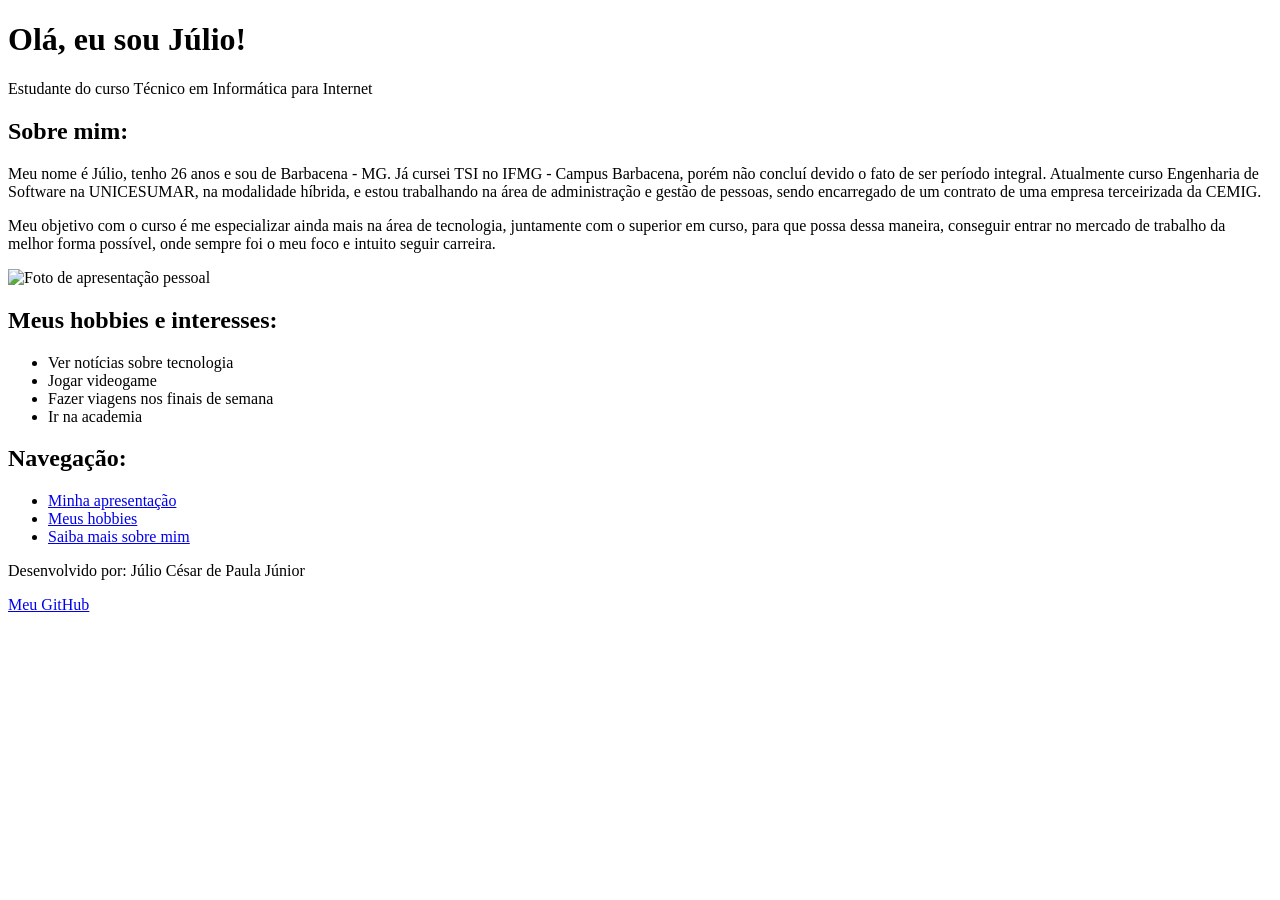
==== index.html @ a752a154 "Add files via upload" ====
<!DOCTYPE html>

<html lang="pt-BR">

    <head>
        <meta charset="UTF-8">
        <meta name="viewport" content="width=device-width, initial-scale=1.0">
        <title>Minha página pessoal</title>
    </head>

    <body>
        <header>
            <h1>Olá, eu sou Júlio!</h1>
            <p>Estudante do curso Técnico em Informática para Internet</p>
        </header>

        <main>
            <section id="apresentacao">
                <h2>Sobre mim:</h2>

                <p>
                    Meu nome é Júlio, tenho 26 anos e sou de Barbacena - MG. Já cursei TSI no IFMG - Campus Barbacena, porém não concluí devido o fato
                    de ser período integral. Atualmente curso Engenharia de Software na UNICESUMAR, na modalidade
                    híbrida, e estou trabalhando na área de administração e gestão de pessoas, sendo encarregado
                    de um contrato de uma empresa terceirizada da CEMIG.
                </p>

                <p>
                    Meu objetivo com o curso é me especializar ainda mais na área de tecnologia, juntamente com o 
                    superior em curso, para que possa dessa maneira, conseguir entrar no mercado de trabalho da melhor
                    forma possível, onde sempre foi o meu foco e intuito seguir carreira.
                </p>

                <img src="imagens/minha-foto.jpg" alt="Foto de apresentação pessoal" width="450">
            </section>

            <section id="hobbies">
                <h2>Meus hobbies e interesses:</h2>

                <ul>
                    <li>Ver notícias sobre tecnologia</li>
                    <li>Jogar videogame</li>
                    <li>Fazer viagens nos finais de semana</li>
                    <li>Ir na academia</li>
                </ul>
            </section>

            <nav>
                <h2>Navegação:</h2>

                <ul>
                    <li><a href="#apresentacao">Minha apresentação</a></li>
                    <li><a href="#hobbies">Meus hobbies</a></li>
                    <li><a href="sobre.html">Saiba mais sobre mim</a></li>
                </ul>
            </nav>

        </main>

        <footer>
            <p>Desenvolvido por: Júlio César de Paula Júnior</p>

            <p>
                <a href="https://github.com/cesarjr23" target="_blank" rel="noopener noreferrer">
                    Meu GitHub
                </a>
            </p>
        </footer>
    </body>
</html>
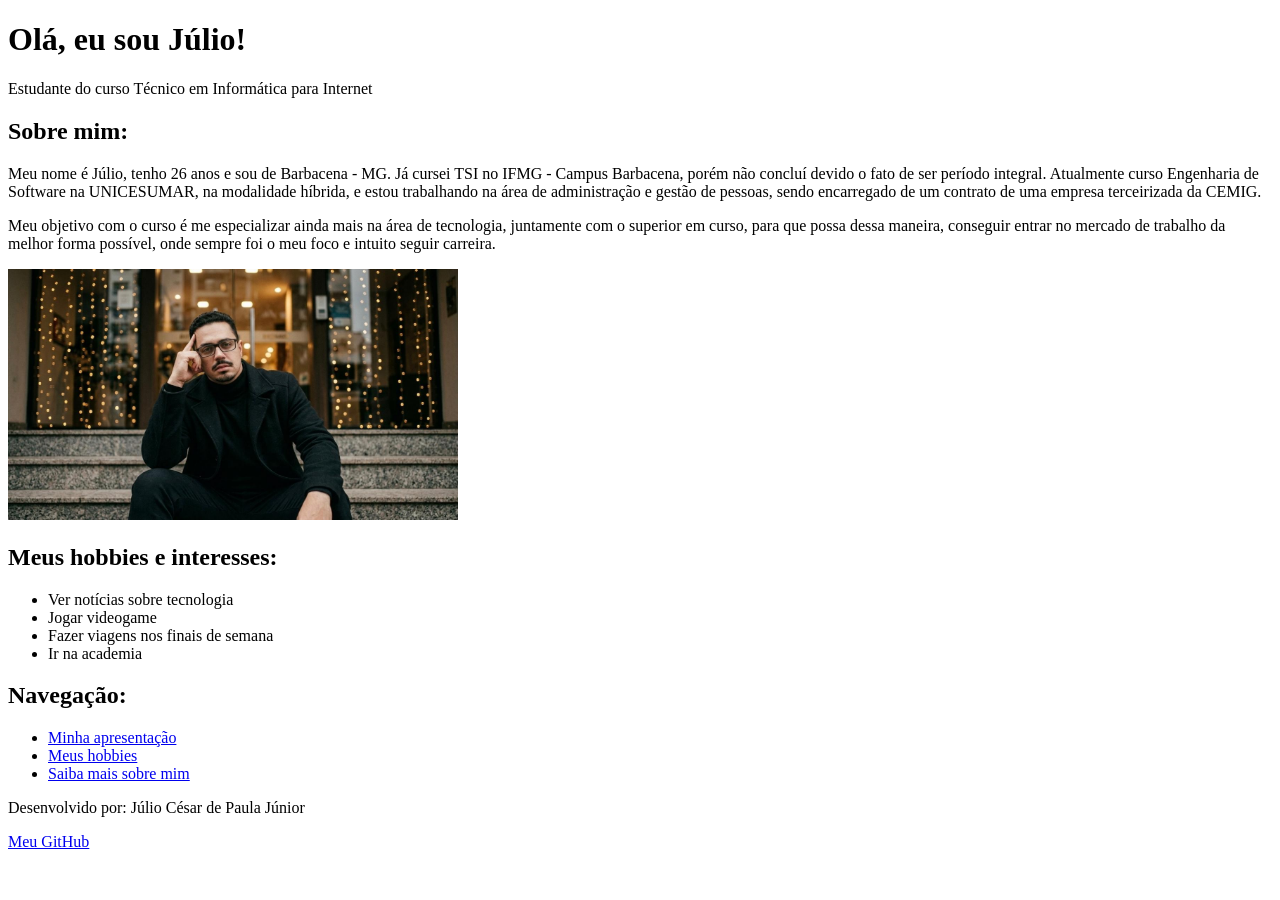
==== commit 17d21e06: "Add files via upload" ====
--- a/index.html
+++ b/index.html
@@ -31,7 +31,7 @@
                     forma possível, onde sempre foi o meu foco e intuito seguir carreira.
                 </p>
 
-                <img src="imagens/minha-foto.jpg" alt="Foto de apresentação pessoal" width="450">
+                <img src="minha-foto.jpg" alt="Foto de apresentação pessoal" width="450">
             </section>
 
             <section id="hobbies">
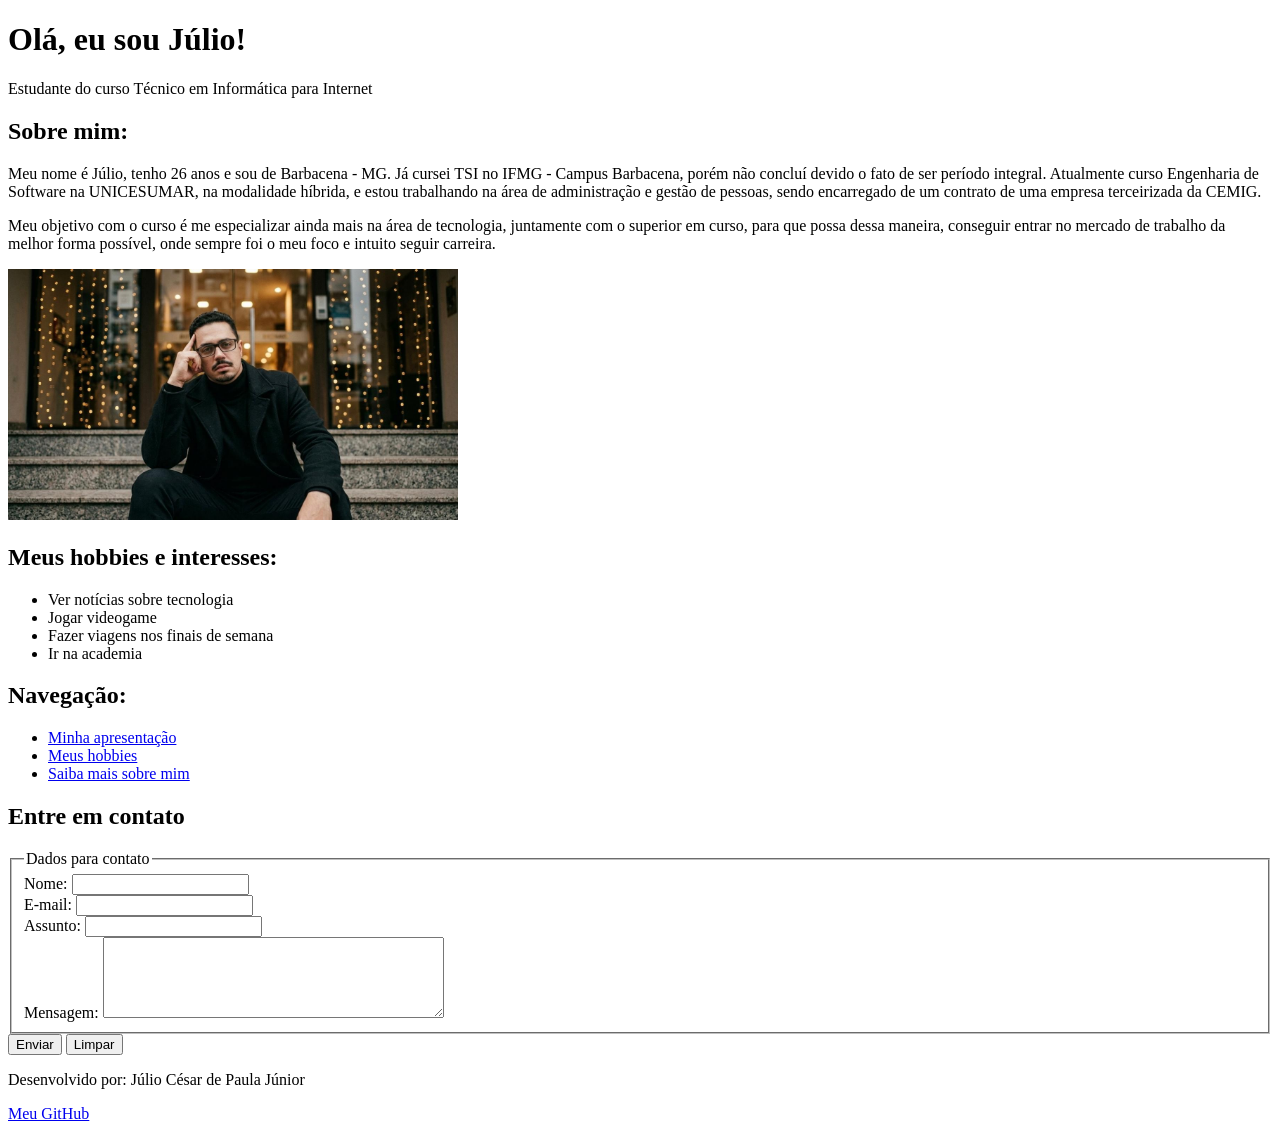
==== commit 698ea118: "Adiciona formulario de contato na pagina pessoal" ====
--- a/index.html
+++ b/index.html
@@ -31,7 +31,7 @@
                     forma possível, onde sempre foi o meu foco e intuito seguir carreira.
                 </p>
 
-                <img src="minha-foto.jpg" alt="Foto de apresentação pessoal" width="450">
+                <img src="imagens/minha-foto.jpg" alt="Foto de apresentação pessoal" width="450">
             </section>
 
             <section id="hobbies">
@@ -55,6 +55,42 @@
                 </ul>
             </nav>
 
+            <section id="contato">
+                <h2>Entre em contato</h2>
+                
+                <form>
+                    <fieldset>
+                        <legend>Dados para contato</legend>
+
+                        <div>
+                            <label for="nome">Nome:</label>
+                            <input type="text" id="nome" name="nome" required>
+                        </div>
+
+                        <div>
+                            <label for="email">E-mail:</label>
+                            <input type="email" id="email" name="email" required>
+                        </div>
+
+                        <div>
+                            <label for="assunto">Assunto:</label>
+                            <input type="text" id="assunto" name="assunto" required>
+                        </div>
+
+                        <div>
+                            <label for="mensagem">Mensagem:</label>
+                            <textarea id="mensagem" name="mensagem" rows="5" cols="40" required></textarea>
+                        </div>
+                    </fieldset>
+                    
+                    <div>
+                        <button type="submit">Enviar</button>
+                        <button type="reset">Limpar</button>
+                    </div>
+                </form>
+
+            </section>
+
         </main>
 
         <footer>
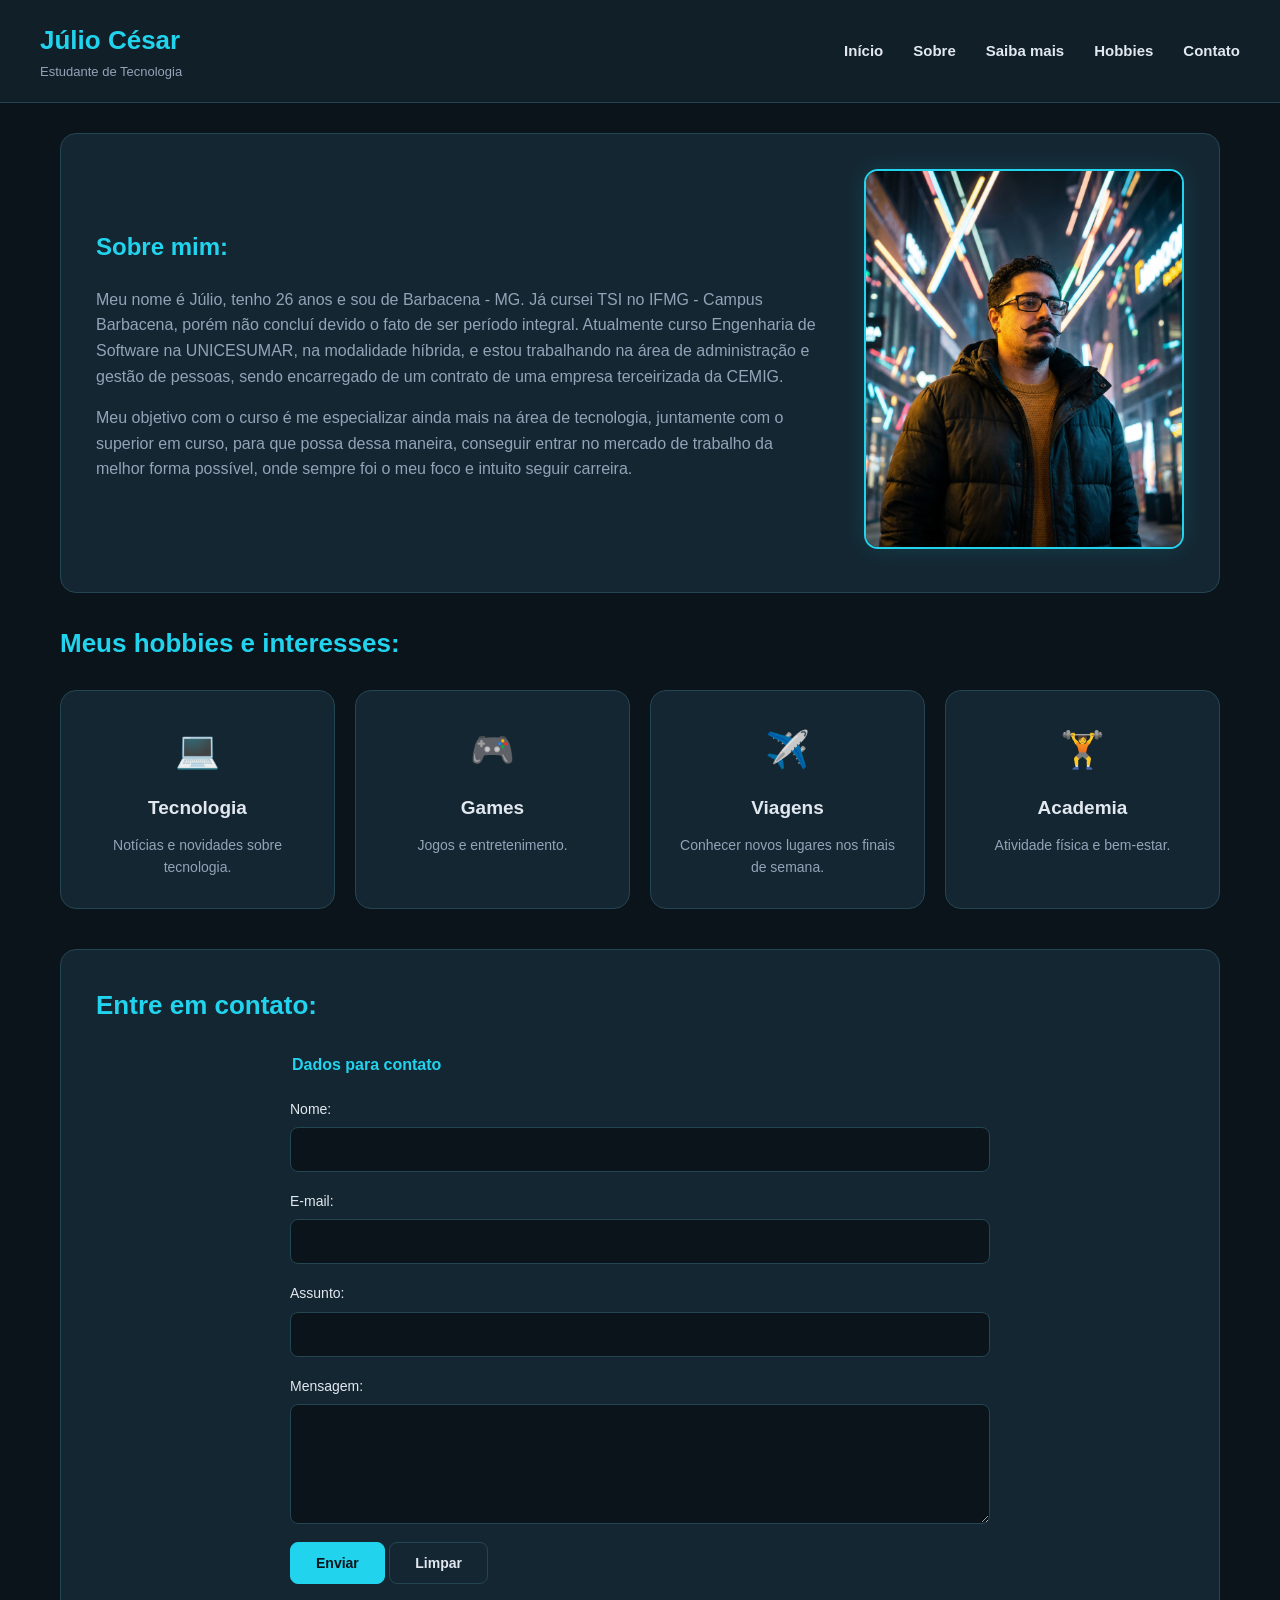
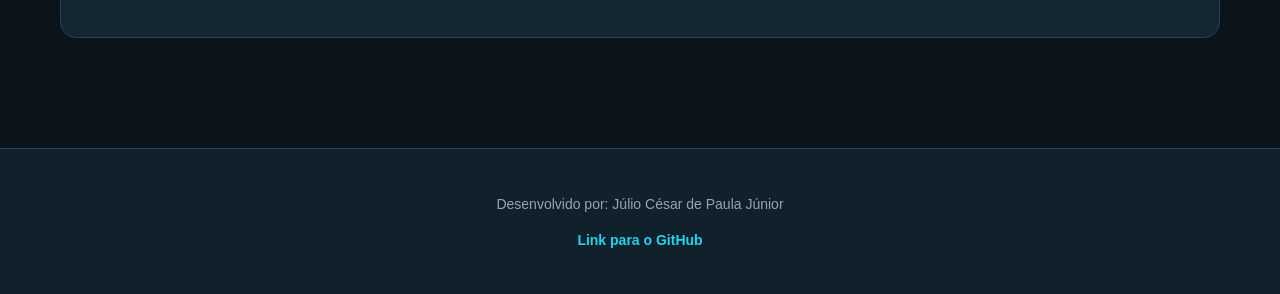
==== commit 0b9940ee: "Atividade 4 - Estilizacao da pagina pessoal com CSS" ====
--- a/index.html
+++ b/index.html
@@ -6,57 +6,87 @@
         <meta charset="UTF-8">
         <meta name="viewport" content="width=device-width, initial-scale=1.0">
         <title>Minha página pessoal</title>
+        <link rel="stylesheet" href="style.css">
     </head>
 
     <body>
-        <header>
-            <h1>Olá, eu sou Júlio!</h1>
-            <p>Estudante do curso Técnico em Informática para Internet</p>
+        <header class="cabecalho">
+            <div class="cabecalho-conteudo">
+
+                <div class="logo">
+                    <h1>Júlio César</h1>
+                    <p>Estudante de Tecnologia</p>
+                </div>
+
+                <nav class="menu-principal">
+                    <a href="index.html">Início</a>
+                    <a href="#apresentacao">Sobre</a>
+                    <a href="sobre.html">Saiba mais</a>
+                    <a href="#hobbies">Hobbies</a>
+                    <a href="#contato">Contato</a>
+                </nav>
+
+            </div>
         </header>
 
         <main>
             <section id="apresentacao">
-                <h2>Sobre mim:</h2>
+                <div class="apresentacao-conteudo">
+                    <div class="apresentacao-texto">
+                        <h2>Sobre mim:</h2>
 
-                <p>
-                    Meu nome é Júlio, tenho 26 anos e sou de Barbacena - MG. Já cursei TSI no IFMG - Campus Barbacena, porém não concluí devido o fato
-                    de ser período integral. Atualmente curso Engenharia de Software na UNICESUMAR, na modalidade
-                    híbrida, e estou trabalhando na área de administração e gestão de pessoas, sendo encarregado
-                    de um contrato de uma empresa terceirizada da CEMIG.
-                </p>
+                        <p>
+                            Meu nome é Júlio, tenho 26 anos e sou de Barbacena - MG. Já cursei TSI no IFMG - Campus Barbacena, porém não concluí devido o fato
+                            de ser período integral. Atualmente curso Engenharia de Software na UNICESUMAR, na modalidade
+                            híbrida, e estou trabalhando na área de administração e gestão de pessoas, sendo encarregado
+                            de um contrato de uma empresa terceirizada da CEMIG.
+                        </p>
 
-                <p>
-                    Meu objetivo com o curso é me especializar ainda mais na área de tecnologia, juntamente com o 
-                    superior em curso, para que possa dessa maneira, conseguir entrar no mercado de trabalho da melhor
-                    forma possível, onde sempre foi o meu foco e intuito seguir carreira.
-                </p>
+                        <p>
+                            Meu objetivo com o curso é me especializar ainda mais na área de tecnologia, juntamente com o 
+                            superior em curso, para que possa dessa maneira, conseguir entrar no mercado de trabalho da melhor
+                            forma possível, onde sempre foi o meu foco e intuito seguir carreira.
+                        </p>
+                    </div>
 
-                <img src="imagens/minha-foto.jpg" alt="Foto de apresentação pessoal" width="450">
+                    <div class="apresentacao-foto">        
+                        <img src="imagens/minha-foto.jpg" alt="Foto de apresentação pessoal" width="450">
+                    </div>
+                </div>
             </section>
 
             <section id="hobbies">
                 <h2>Meus hobbies e interesses:</h2>
 
-                <ul>
-                    <li>Ver notícias sobre tecnologia</li>
-                    <li>Jogar videogame</li>
-                    <li>Fazer viagens nos finais de semana</li>
-                    <li>Ir na academia</li>
-                </ul>
+                <div class="hobbies-grid">
+                    <div class="hobby-card">
+                        <span class="hobby-icone">💻</span>
+                        <h3>Tecnologia</h3>
+                        <p>Notícias e novidades sobre tecnologia.</p>
+                    </div>
+
+                    <div class="hobby-card">
+                        <span class="hobby-icone">🎮</span>
+                        <h3>Games</h3>
+                        <p>Jogos e entretenimento.</p>
+                    </div>
+
+                    <div class="hobby-card">
+                        <span class="hobby-icone">✈️</span>
+                        <h3>Viagens</h3>
+                        <p>Conhecer novos lugares nos finais de semana.</p>
+                    </div>
+
+                    <div class="hobby-card">
+                        <span class="hobby-icone">🏋️</span>
+                        <h3>Academia</h3>
+                        <p>Atividade física e bem-estar.</p>
+                    </div>
+                </div>
             </section>
 
-            <nav>
-                <h2>Navegação:</h2>
-
-                <ul>
-                    <li><a href="#apresentacao">Minha apresentação</a></li>
-                    <li><a href="#hobbies">Meus hobbies</a></li>
-                    <li><a href="sobre.html">Saiba mais sobre mim</a></li>
-                </ul>
-            </nav>
-
             <section id="contato">
-                <h2>Entre em contato</h2>
+                <h2>Entre em contato:</h2>
                 
                 <form>
                     <fieldset>
@@ -98,7 +128,7 @@
 
             <p>
                 <a href="https://github.com/cesarjr23" target="_blank" rel="noopener noreferrer">
-                    Meu GitHub
+                    Link para o GitHub
                 </a>
             </p>
         </footer>
--- a/style.css
+++ b/style.css
@@ -0,0 +1,428 @@
+/* Paleta de cores */
+:root {
+    --cor-fundo: #0B141A;
+    --cor-card: #142631;
+    --cor-destaque: #22D3EE;
+    --cor-texto: #E2E8F0;
+    --cor-texto-secundario: #94A3B8;
+    --cor-borda: #244653;
+}
+
+/* Configurações gerais */
+* {
+    box-sizing: border-box;
+}
+
+html {
+    scroll-behavior: smooth;
+}
+
+body {
+    margin: 0;
+    padding: 0;
+    background-color: var(--cor-fundo);
+    color: var(--cor-texto);
+    font-family: Arial, Helvetica, sans-serif;
+    line-height: 1.6;
+}
+
+/* Títulos */
+h1, h2, h3 {
+    color: var(--cor-destaque);
+    margin-top: 0;
+}
+
+/* Parágrafos */
+p {
+    color: var(--cor-texto-secundario);
+}
+
+/* Links */
+a {
+    color: var(--cor-destaque);
+    text-decoration: none;
+    transition: color 0.3s ease;
+}
+
+a:hover {
+    color: #FFFFFF;
+}
+
+/* Imagens */
+img {
+    max-width: 100%;
+    height: auto;
+}
+
+
+
+/* CARD DE APRESENTAÇÃO */
+main {
+    max-width: 1200px;
+    margin: 0 auto;
+    padding: 30px 20px;
+}
+
+#apresentacao {
+    background-color: var(--cor-card);
+    border: 1px solid var(--cor-borda);
+    border-radius: 16px;
+    padding: 35px;
+    margin-bottom: 30px;
+}
+
+.apresentacao-conteudo {
+    display: flex;
+    align-items: center;
+    gap: 40px;
+}
+
+.apresentacao-texto {
+    flex: 1;
+    min-width: 0;
+}
+
+.apresentacao-foto {
+    flex: 0 0 320px;
+}
+
+.apresentacao-foto img {
+    width: 100%;
+    height: 380px;
+    object-fit: cover;
+    border-radius: 14px;
+    border: 2px solid var(--cor-destaque);
+    box-shadow: 0 0 25px rgba(34, 211, 238, 0.15);
+}
+
+/* ADAPTAÇÃO PARA CELULARES */
+@media (max-width: 768px) {
+    .apresentacao-conteudo {
+        flex-direction: column-reverse;
+        gap: 20px;
+    }
+
+    #apresentacao {
+        padding: 22px;
+    }
+
+    .apresentacao-foto {
+        flex: none;
+        width: 100%;
+        max-width: 320px;
+    }
+
+    .apresentacao-foto img {
+        height: auto;
+    }
+}
+
+
+
+/* CABEÇALHO */
+
+.cabecalho {
+    background-color: #101F28;
+    border-bottom: 1px solid var(--cor-borda);
+    padding: 20px;
+}
+
+.cabecalho-conteudo {
+    max-width: 1200px;
+    margin: 0 auto;
+    display: flex;
+    justify-content: space-between;
+    align-items: center;
+    gap: 20px;
+}
+
+/* Nome e descrição */
+.logo h1 {
+    color: var(--cor-destaque);
+    font-size: 26px;
+    margin: 0;
+}
+
+.logo p {
+    color: var(--cor-texto-secundario);
+    font-size: 13px;
+    margin: 0;
+}
+
+/* Menu de navegação */
+.menu-principal {
+    display: flex;
+    align-items: center;
+    gap: 30px;
+}
+
+.menu-principal a {
+    color: var(--cor-texto);
+    font-size: 15px;
+    font-weight: bold;
+    transition: color 0.3s ease;
+}
+
+.menu-principal a:hover {
+    color: var(--cor-destaque);
+}
+
+/* Adaptação para celulares */
+@media (max-width: 768px) {
+    .cabecalho-conteudo {
+        flex-direction: column;
+        text-align: center;
+    }
+
+    .menu-principal {
+        justify-content: center;
+        flex-wrap: wrap;
+        gap: 15px;
+    }
+}
+
+
+
+/* CARDS DE HOBBIES */
+
+/* Seção de hobbies */
+#hobbies {
+    margin-bottom: 40px;
+}
+
+#hobbies h2 {
+    font-size: 26px;
+    margin-bottom: 25px;
+}
+
+/* Organização dos cards */
+.hobbies-grid {
+    display: grid;
+    grid-template-columns: repeat(4, 1fr);
+    gap: 20px;
+}
+
+/* Aparência dos cards */
+.hobby-card {
+    background-color: var(--cor-card);
+    border: 1px solid var(--cor-borda);
+    border-radius: 16px;
+    padding: 30px 20px;
+    text-align: center;
+    transition: transform 0.3s ease,
+                border-color 0.3s ease,
+                box-shadow 0.3s ease;
+}
+
+/* Efeito ao passar o mouse */
+.hobby-card:hover {
+    transform: translateY(-6px);
+    border-color: var(--cor-destaque);
+    box-shadow: 0 8px 25px rgba(34, 211, 238, 0.12);
+}
+
+/* Ícones */
+.hobby-icone {
+    display: block;
+    font-size: 36px;
+    margin-bottom: 15px;
+}
+
+/* Títulos */
+.hobby-card h3 {
+    color: var(--cor-texto);
+    font-size: 19px;
+    margin-bottom: 10px;
+}
+
+/* Descrições */
+.hobby-card p {
+    font-size: 14px;
+    margin: 0;
+}
+
+/* Tablets */
+@media (max-width: 900px) {
+    .hobbies-grid {
+        grid-template-columns: repeat(2, 1fr);
+    }
+}
+
+/* Celulares */
+@media (max-width: 480px) {
+    .hobbies-grid {
+        grid-template-columns: 1fr;
+    }
+}
+
+
+
+/* FORMULÁRIO DE CONTATO */
+
+#contato {
+    background-color: var(--cor-card);
+    border: 1px solid var(--cor-borda);
+    border-radius: 16px;
+    padding: 35px;
+    margin-bottom: 40px;
+}
+
+#contato h2 {
+    font-size: 26px;
+    margin-bottom: 25px;
+}
+
+/* Organização do formulário */
+#contato form {
+    max-width: 700px;
+}
+
+#contato fieldset {
+    border: none;
+    padding: 0;
+    margin: 0;
+    min-width: 0;
+}
+
+#contato legend {
+    color: var(--cor-destaque);
+    font-size: 16px;
+    font-weight: bold;
+    margin-bottom: 20px;
+}
+
+/* Espaçamento entre os campos */
+#contato form div {
+    margin-bottom: 18px;
+}
+
+/* Rótulos */
+#contato label {
+    display: block;
+    color: var(--cor-texto);
+    font-size: 14px;
+    margin-bottom: 7px;
+}
+
+/* Campos de texto */
+#contato input,
+#contato textarea {
+    display: block;
+    width: 100%;
+    padding: 13px 15px;
+    background-color: var(--cor-fundo);
+    color: var(--cor-texto);
+    border: 1px solid var(--cor-borda);
+    border-radius: 8px;
+    font-family: inherit;
+    font-size: 15px;
+    transition: border-color 0.3s ease,
+                box-shadow 0.3s ease;
+}
+
+/* Destaque ao selecionar um campo */
+#contato input:focus,
+#contato textarea:focus {
+    outline: none;
+    border-color: var(--cor-destaque);
+    box-shadow: 0 0 8px rgba(34, 211, 238, 0.2);
+}
+
+/* Área da mensagem */
+#contato textarea {
+    resize: vertical;
+    min-height: 120px;
+}
+
+/* Botões */
+#contato button {
+    padding: 12px 25px;
+    border-radius: 8px;
+    font-size: 14px;
+    font-weight: bold;
+    cursor: pointer;
+    transition: all 0.3s ease;
+}
+
+/* Botão Enviar */
+#contato button[type="submit"] {
+    background-color: var(--cor-destaque);
+    color: var(--cor-fundo);
+    border: 1px solid var(--cor-destaque);
+}
+
+/* Botão Limpar */
+#contato button[type="reset"] {
+    background-color: transparent;
+    color: var(--cor-texto);
+    border: 1px solid var(--cor-borda);
+}
+
+/* Efeitos dos botões */
+#contato button:hover {
+    transform: translateY(-2px);
+    box-shadow: 0 5px 15px rgba(34, 211, 238, 0.15);
+}
+
+/* Adaptação para celulares */
+@media (max-width: 768px) {
+    #contato {
+        padding: 22px;
+    }
+}
+
+/* Centralização do formulário */
+#contato form {
+    max-width: 700px;
+    margin: 0 auto;
+}
+
+
+
+/* RODAPÉ */
+
+footer {
+    background-color: #10212b;
+    border-top: 1px solid #244653;
+    padding: 30px 20px;
+    text-align: center;
+    margin-top: 40px;
+}
+
+footer p {
+    color: #94a3b8;
+    font-size: 14px;
+    margin-bottom: 12px;
+}
+
+footer a {
+    color: #22d3ee;
+    text-decoration: none;
+    font-weight: bold;
+    transition: color 0.3s ease;
+}
+
+footer a:hover {
+    color: #ffffff;
+    text-decoration: underline;
+}
+
+
+
+/* PÁGINA SOBRE MIM */
+
+main > section {
+    margin-bottom: 25px;
+}
+
+/* Cards da página Sobre Mim */
+body:has(a[href="index.html#apresentacao"]) main section {
+    background-color: var(--cor-card);
+    border: 1px solid var(--cor-borda);
+    border-radius: 16px;
+    padding: 30px;
+}
+
+body:has(a[href="index.html#apresentacao"]) main section h2 {
+    margin-bottom: 20px;
+}
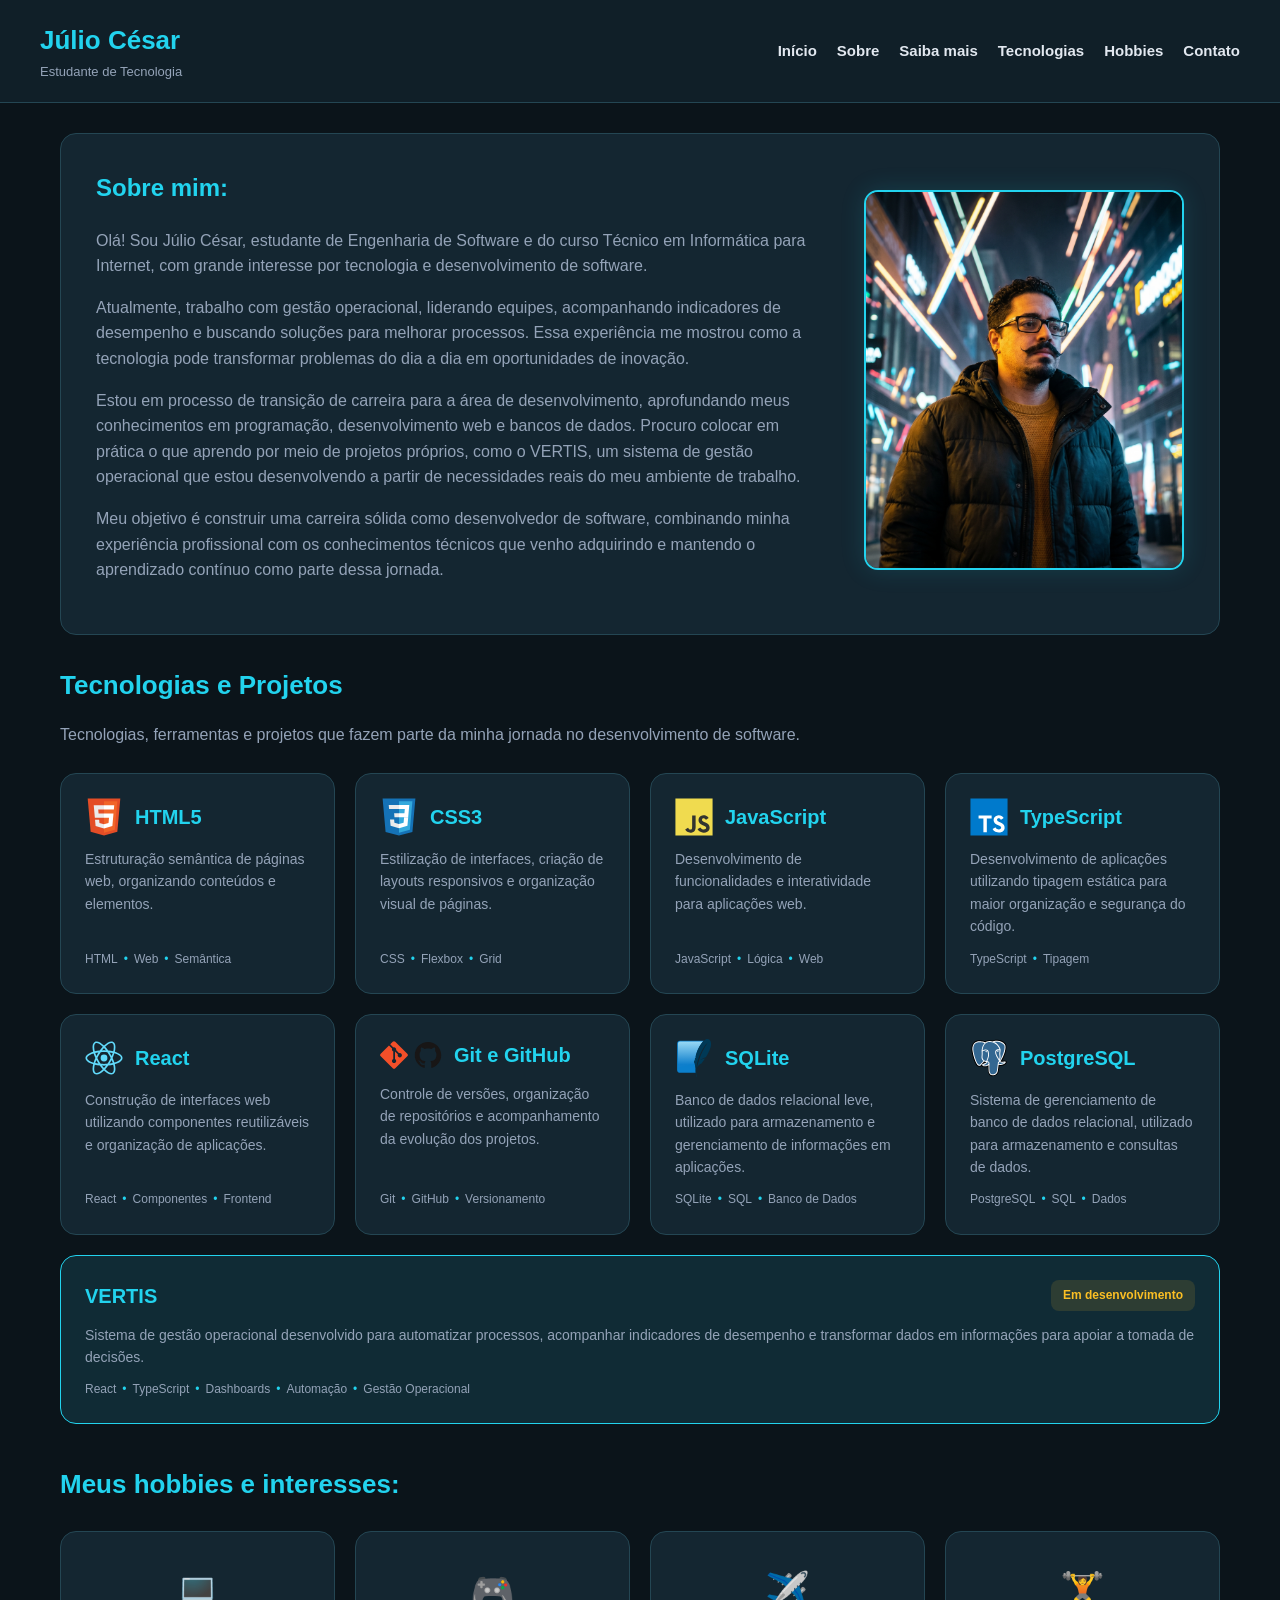
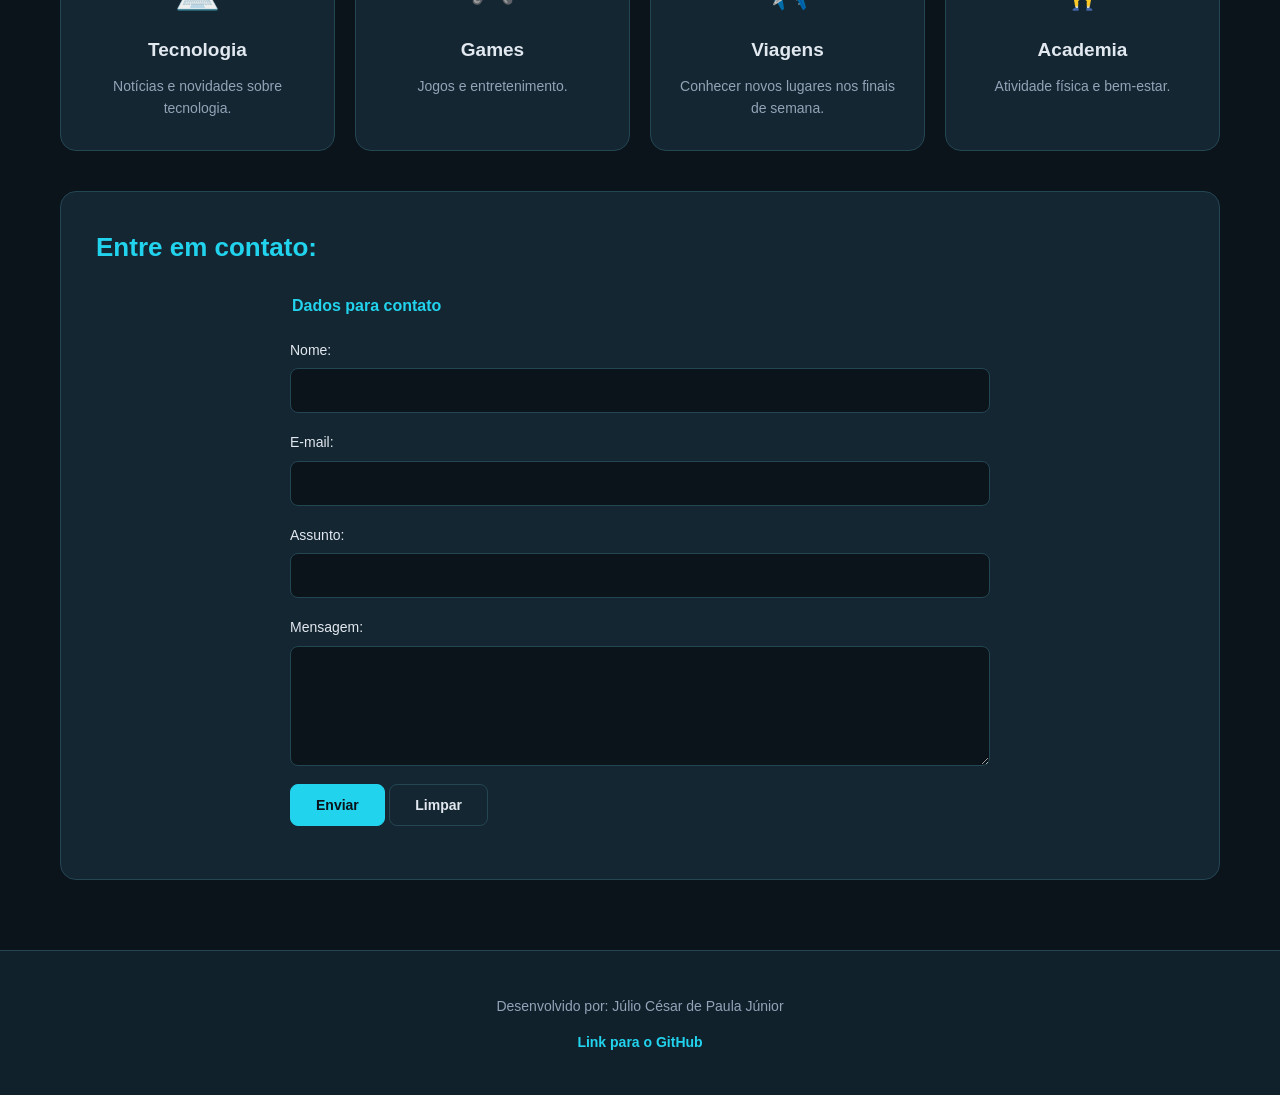
==== commit 70fc3527: "feat: aprimora pagina pessoal com CSS Grid e Flexbox Adiciona cards de tecnologias com logotipos SVG" ====
--- a/index.html
+++ b/index.html
@@ -1,136 +1,455 @@
+
 <!DOCTYPE html>
-
 <html lang="pt-BR">
 
-    <head>
-        <meta charset="UTF-8">
-        <meta name="viewport" content="width=device-width, initial-scale=1.0">
-        <title>Minha página pessoal</title>
-        <link rel="stylesheet" href="style.css">
-    </head>
-
-    <body>
-        <header class="cabecalho">
-            <div class="cabecalho-conteudo">
-
-                <div class="logo">
-                    <h1>Júlio César</h1>
-                    <p>Estudante de Tecnologia</p>
-                </div>
-
-                <nav class="menu-principal">
-                    <a href="index.html">Início</a>
-                    <a href="#apresentacao">Sobre</a>
-                    <a href="sobre.html">Saiba mais</a>
-                    <a href="#hobbies">Hobbies</a>
-                    <a href="#contato">Contato</a>
-                </nav>
-
+<head>
+    <meta charset="UTF-8">
+    <meta name="viewport" content="width=device-width, initial-scale=1.0">
+    <title>Júlio César | Página Pessoal</title>
+    <link rel="stylesheet" href="style.css">
+</head>
+
+<body>
+
+    <header class="cabecalho">
+        <div class="cabecalho-conteudo">
+
+            <div class="logo">
+                <h1>Júlio César</h1>
+                <p>Estudante de Tecnologia</p>
             </div>
-        </header>
-
-        <main>
-            <section id="apresentacao">
-                <div class="apresentacao-conteudo">
-                    <div class="apresentacao-texto">
-                        <h2>Sobre mim:</h2>
-
-                        <p>
-                            Meu nome é Júlio, tenho 26 anos e sou de Barbacena - MG. Já cursei TSI no IFMG - Campus Barbacena, porém não concluí devido o fato
-                            de ser período integral. Atualmente curso Engenharia de Software na UNICESUMAR, na modalidade
-                            híbrida, e estou trabalhando na área de administração e gestão de pessoas, sendo encarregado
-                            de um contrato de uma empresa terceirizada da CEMIG.
-                        </p>
-
-                        <p>
-                            Meu objetivo com o curso é me especializar ainda mais na área de tecnologia, juntamente com o 
-                            superior em curso, para que possa dessa maneira, conseguir entrar no mercado de trabalho da melhor
-                            forma possível, onde sempre foi o meu foco e intuito seguir carreira.
-                        </p>
-                    </div>
-
-                    <div class="apresentacao-foto">        
-                        <img src="imagens/minha-foto.jpg" alt="Foto de apresentação pessoal" width="450">
-                    </div>
-                </div>
-            </section>
-
-            <section id="hobbies">
-                <h2>Meus hobbies e interesses:</h2>
-
-                <div class="hobbies-grid">
-                    <div class="hobby-card">
-                        <span class="hobby-icone">💻</span>
-                        <h3>Tecnologia</h3>
-                        <p>Notícias e novidades sobre tecnologia.</p>
-                    </div>
-
-                    <div class="hobby-card">
-                        <span class="hobby-icone">🎮</span>
-                        <h3>Games</h3>
-                        <p>Jogos e entretenimento.</p>
-                    </div>
-
-                    <div class="hobby-card">
-                        <span class="hobby-icone">✈️</span>
-                        <h3>Viagens</h3>
-                        <p>Conhecer novos lugares nos finais de semana.</p>
-                    </div>
-
-                    <div class="hobby-card">
-                        <span class="hobby-icone">🏋️</span>
-                        <h3>Academia</h3>
-                        <p>Atividade física e bem-estar.</p>
-                    </div>
-                </div>
-            </section>
-
-            <section id="contato">
-                <h2>Entre em contato:</h2>
-                
-                <form>
-                    <fieldset>
-                        <legend>Dados para contato</legend>
-
-                        <div>
-                            <label for="nome">Nome:</label>
-                            <input type="text" id="nome" name="nome" required>
+
+            <nav class="menu-principal">
+                <a href="index.html">Início</a>
+                <a href="#apresentacao">Sobre</a>
+                <a href="sobre.html">Saiba mais</a>
+                <a href="#tecnologias">Tecnologias</a>
+                <a href="#hobbies">Hobbies</a>
+                <a href="#contato">Contato</a>
+            </nav>
+
+        </div>
+    </header>
+
+    <main>
+
+        <section id="apresentacao">
+
+            <div class="apresentacao-conteudo">
+
+                <div class="apresentacao-texto">
+
+                    <h2>Sobre mim:</h2>
+
+                    <p>
+                        Olá! Sou Júlio César, estudante de Engenharia de Software e do curso Técnico em Informática 
+                        para Internet, com grande interesse por tecnologia e desenvolvimento de software.
+                    </p>
+
+                    <p>
+                        Atualmente, trabalho com gestão operacional, liderando equipes, acompanhando indicadores 
+                        de desempenho e buscando soluções para melhorar processos. Essa experiência me mostrou como a 
+                        tecnologia pode transformar problemas do dia a dia em oportunidades de inovação.
+                    </p>
+
+                    <p>
+                        Estou em processo de transição de carreira para a área de desenvolvimento, aprofundando meus 
+                        conhecimentos em programação, desenvolvimento web e bancos de dados. 
+                        Procuro colocar em prática o que aprendo por meio de projetos próprios, como o VERTIS, 
+                        um sistema de gestão operacional que estou desenvolvendo a partir de necessidades reais 
+                        do meu ambiente de trabalho.
+                    </p>
+
+                    <p>
+                        Meu objetivo é construir uma carreira sólida como desenvolvedor de software, 
+                        combinando minha experiência profissional com os conhecimentos técnicos que venho adquirindo 
+                        e mantendo o aprendizado contínuo como parte dessa jornada.
+                    </p>
+
+                </div>
+
+                <div class="apresentacao-foto">
+                    <img
+                        src="imagens/minha-foto.jpg"
+                        alt="Foto de apresentação pessoal"
+                        width="450"
+                    >
+                </div>
+
+            </div>
+
+        </section>
+
+        <section id="tecnologias">
+
+            <h2>Tecnologias e Projetos</h2>
+
+            <p class="tecnologias-intro">
+                Tecnologias, ferramentas e projetos que fazem
+                parte da minha jornada no desenvolvimento
+                de software.
+            </p>
+
+            <div class="tecnologias-grid">
+
+                <article class="tecnologia-card">
+
+                    <div class="tecnologia-cabecalho">
+                        <img
+                            src="imagens/html5.svg"
+                            alt="Logotipo HTML5"
+                        >
+                        <h3>HTML5</h3>
+                    </div>
+
+                    <p>
+                        Estruturação semântica de páginas web,
+                        organizando conteúdos e elementos.
+                    </p>
+
+                    <div class="tecnologia-tags">
+                        <span>HTML</span>
+                        <span>Web</span>
+                        <span>Semântica</span>
+                    </div>
+
+                </article>
+
+                <article class="tecnologia-card">
+
+                    <div class="tecnologia-cabecalho">
+                        <img
+                            src="imagens/css3.svg"
+                            alt="Logotipo CSS3"
+                        >
+                        <h3>CSS3</h3>
+                    </div>
+
+                    <p>
+                        Estilização de interfaces, criação de
+                        layouts responsivos e organização
+                        visual de páginas.
+                    </p>
+
+                    <div class="tecnologia-tags">
+                        <span>CSS</span>
+                        <span>Flexbox</span>
+                        <span>Grid</span>
+                    </div>
+
+                </article>
+
+                <article class="tecnologia-card">
+
+                    <div class="tecnologia-cabecalho">
+                        <img
+                            src="imagens/javascript.svg"
+                            alt="Logotipo JavaScript"
+                        >
+                        <h3>JavaScript</h3>
+                    </div>
+
+                    <p>
+                        Desenvolvimento de funcionalidades
+                        e interatividade para aplicações web.
+                    </p>
+
+                    <div class="tecnologia-tags">
+                        <span>JavaScript</span>
+                        <span>Lógica</span>
+                        <span>Web</span>
+                    </div>
+
+                </article>
+
+                <article class="tecnologia-card">
+
+                    <div class="tecnologia-cabecalho">
+                        <img
+                            src="imagens/typescript.svg"
+                            alt="Logotipo TypeScript"
+                        >
+                        <h3>TypeScript</h3>
+                    </div>
+
+                    <p>
+                        Desenvolvimento de aplicações utilizando
+                        tipagem estática para maior organização
+                        e segurança do código.
+                    </p>
+
+                    <div class="tecnologia-tags">
+                        <span>TypeScript</span>
+                        <span>Tipagem</span>
+                    </div>
+
+                </article>
+
+                <article class="tecnologia-card">
+
+                    <div class="tecnologia-cabecalho">
+                        <img
+                            src="imagens/react.svg"
+                            alt="Logotipo React"
+                        >
+                        <h3>React</h3>
+                    </div>
+
+                    <p>
+                        Construção de interfaces web utilizando
+                        componentes reutilizáveis e organização
+                        de aplicações.
+                    </p>
+
+                    <div class="tecnologia-tags">
+                        <span>React</span>
+                        <span>Componentes</span>
+                        <span>Frontend</span>
+                    </div>
+
+                </article>
+
+                <article class="tecnologia-card">
+
+                    <div class="tecnologia-cabecalho">
+
+                        <div class="tecnologia-icones">
+                            <img
+                                src="imagens/git.svg"
+                                alt="Logotipo Git"
+                            >
+                            <img
+                                src="imagens/github.svg"
+                                alt="Logotipo GitHub"
+                            >
                         </div>
 
-                        <div>
-                            <label for="email">E-mail:</label>
-                            <input type="email" id="email" name="email" required>
-                        </div>
-
-                        <div>
-                            <label for="assunto">Assunto:</label>
-                            <input type="text" id="assunto" name="assunto" required>
-                        </div>
-
-                        <div>
-                            <label for="mensagem">Mensagem:</label>
-                            <textarea id="mensagem" name="mensagem" rows="5" cols="40" required></textarea>
-                        </div>
-                    </fieldset>
-                    
+                        <h3>Git e GitHub</h3>
+
+                    </div>
+
+                    <p>
+                        Controle de versões, organização de
+                        repositórios e acompanhamento da
+                        evolução dos projetos.
+                    </p>
+
+                    <div class="tecnologia-tags">
+                        <span>Git</span>
+                        <span>GitHub</span>
+                        <span>Versionamento</span>
+                    </div>
+
+                </article>
+
+                <article class="tecnologia-card">
+
+                    <div class="tecnologia-cabecalho">
+                        <img
+                            src="imagens/sqlite.svg"
+                            alt="Logotipo SQLite"
+                        >
+                        <h3>SQLite</h3>
+                    </div>
+
+                    <p>
+                        Banco de dados relacional leve,
+                        utilizado para armazenamento e
+                        gerenciamento de informações
+                        em aplicações.
+                    </p>
+
+                    <div class="tecnologia-tags">
+                        <span>SQLite</span>
+                        <span>SQL</span>
+                        <span>Banco de Dados</span>
+                    </div>
+
+                </article>
+
+                <article class="tecnologia-card">
+
+                    <div class="tecnologia-cabecalho">
+                        <img
+                            src="imagens/postgresql.svg"
+                            alt="Logotipo PostgreSQL"
+                        >
+                        <h3>PostgreSQL</h3>
+                    </div>
+
+                    <p>
+                        Sistema de gerenciamento de banco
+                        de dados relacional, utilizado
+                        para armazenamento e consultas
+                        de dados.
+                    </p>
+
+                    <div class="tecnologia-tags">
+                        <span>PostgreSQL</span>
+                        <span>SQL</span>
+                        <span>Dados</span>
+                    </div>
+
+                </article>
+
+                <article class="tecnologia-card tecnologia-destaque">
+
+                    <div class="tecnologia-destaque-topo">
+
+                        <h3>VERTIS</h3>
+
+                        <span class="projeto-status">
+                            Em desenvolvimento
+                        </span>
+
+                    </div>
+
+                    <p>
+                        Sistema de gestão operacional desenvolvido
+                        para automatizar processos, acompanhar
+                        indicadores de desempenho e transformar
+                        dados em informações para apoiar
+                        a tomada de decisões.
+                    </p>
+
+                    <div class="tecnologia-tags">
+                        <span>React</span>
+                        <span>TypeScript</span>
+                        <span>Dashboards</span>
+                        <span>Automação</span>
+                        <span>Gestão Operacional</span>
+                    </div>
+
+                </article>
+
+            </div>
+
+        </section>
+
+        <section id="hobbies">
+
+            <h2>Meus hobbies e interesses:</h2>
+
+            <div class="hobbies-grid">
+
+                <div class="hobby-card">
+                    <span class="hobby-icone">💻</span>
+                    <h3>Tecnologia</h3>
+                    <p>
+                        Notícias e novidades sobre tecnologia.
+                    </p>
+                </div>
+
+                <div class="hobby-card">
+                    <span class="hobby-icone">🎮</span>
+                    <h3>Games</h3>
+                    <p>
+                        Jogos e entretenimento.
+                    </p>
+                </div>
+
+                <div class="hobby-card">
+                    <span class="hobby-icone">✈️</span>
+                    <h3>Viagens</h3>
+                    <p>
+                        Conhecer novos lugares nos finais
+                        de semana.
+                    </p>
+                </div>
+
+                <div class="hobby-card">
+                    <span class="hobby-icone">🏋️</span>
+                    <h3>Academia</h3>
+                    <p>
+                        Atividade física e bem-estar.
+                    </p>
+                </div>
+
+            </div>
+
+        </section>
+
+        <section id="contato">
+
+            <h2>Entre em contato:</h2>
+
+            <form>
+
+                <fieldset>
+
+                    <legend>Dados para contato</legend>
+
                     <div>
-                        <button type="submit">Enviar</button>
-                        <button type="reset">Limpar</button>
-                    </div>
-                </form>
-
-            </section>
-
-        </main>
-
-        <footer>
-            <p>Desenvolvido por: Júlio César de Paula Júnior</p>
-
-            <p>
-                <a href="https://github.com/cesarjr23" target="_blank" rel="noopener noreferrer">
-                    Link para o GitHub
-                </a>
-            </p>
-        </footer>
-    </body>
-</html>+                        <label for="nome">Nome:</label>
+                        <input
+                            type="text"
+                            id="nome"
+                            name="nome"
+                            required
+                        >
+                    </div>
+
+                    <div>
+                        <label for="email">E-mail:</label>
+                        <input
+                            type="email"
+                            id="email"
+                            name="email"
+                            required
+                        >
+                    </div>
+
+                    <div>
+                        <label for="assunto">Assunto:</label>
+                        <input
+                            type="text"
+                            id="assunto"
+                            name="assunto"
+                            required
+                        >
+                    </div>
+
+                    <div>
+                        <label for="mensagem">Mensagem:</label>
+                        <textarea
+                            id="mensagem"
+                            name="mensagem"
+                            rows="5"
+                            cols="40"
+                            required
+                        ></textarea>
+                    </div>
+
+                </fieldset>
+
+                <div>
+                    <button type="submit">Enviar</button>
+                    <button type="reset">Limpar</button>
+                </div>
+
+            </form>
+
+        </section>
+
+    </main>
+
+    <footer>
+
+        <p>
+            Desenvolvido por: Júlio César de Paula Júnior
+        </p>
+
+        <p>
+            <a
+                href="https://github.com/cesarjr23"
+                target="_blank"
+                rel="noopener noreferrer"
+            >
+                Link para o GitHub
+            </a>
+        </p>
+
+    </footer>
+
+</body>
+</html>
--- a/style.css
+++ b/style.css
@@ -1,4 +1,8 @@
-/* Paleta de cores */
+
+/* =========================================
+   VARIÁVEIS DE CORES
+========================================= */
+
 :root {
     --cor-fundo: #0B141A;
     --cor-card: #142631;
@@ -8,7 +12,10 @@
     --cor-borda: #244653;
 }
 
-/* Configurações gerais */
+/* =========================================
+   CONFIGURAÇÕES GERAIS
+========================================= */
+
 * {
     box-sizing: border-box;
 }
@@ -20,24 +27,36 @@
 body {
     margin: 0;
     padding: 0;
+
     background-color: var(--cor-fundo);
     color: var(--cor-texto);
+
     font-family: Arial, Helvetica, sans-serif;
     line-height: 1.6;
-}
-
-/* Títulos */
-h1, h2, h3 {
+
+    /* Grid para organizar a página inteira */
+    display: grid;
+    grid-template-columns: minmax(0, 1fr);
+    grid-template-areas:
+        "cabecalho"
+        "conteudo"
+        "rodape";
+    grid-template-rows: auto 1fr auto;
+
+    min-height: 100vh;
+}
+
+h1,
+h2,
+h3 {
     color: var(--cor-destaque);
     margin-top: 0;
 }
 
-/* Parágrafos */
 p {
     color: var(--cor-texto-secundario);
 }
 
-/* Links */
 a {
     color: var(--cor-destaque);
     text-decoration: none;
@@ -48,29 +67,93 @@
     color: #FFFFFF;
 }
 
-/* Imagens */
 img {
     max-width: 100%;
     height: auto;
 }
 
-
-
-/* CARD DE APRESENTAÇÃO */
+/* =========================================
+   CABEÇALHO
+========================================= */
+
+.cabecalho {
+    grid-area: cabecalho;
+
+    background-color: #101F28;
+    border-bottom: 1px solid var(--cor-borda);
+
+    padding: 20px;
+}
+
+.cabecalho-conteudo {
+    max-width: 1200px;
+    margin: 0 auto;
+
+    display: flex;
+    justify-content: space-between;
+    align-items: center;
+    gap: 20px;
+}
+
+.logo h1 {
+    color: var(--cor-destaque);
+    font-size: 26px;
+    margin: 0;
+}
+
+.logo p {
+    color: var(--cor-texto-secundario);
+    font-size: 13px;
+    margin: 0;
+}
+
+/* Menu utilizando Flexbox */
+.menu-principal {
+    display: flex;
+    align-items: center;
+    flex-wrap: wrap;
+    gap: 20px;
+}
+
+.menu-principal a {
+    color: var(--cor-texto);
+    font-size: 15px;
+    font-weight: bold;
+}
+
+.menu-principal a:hover {
+    color: var(--cor-destaque);
+}
+
+/* =========================================
+   CONTEÚDO PRINCIPAL
+========================================= */
+
 main {
+    grid-area: conteudo;
+
+    width: 100%;
     max-width: 1200px;
     margin: 0 auto;
     padding: 30px 20px;
 }
 
+main > section {
+    margin-bottom: 30px;
+}
+
+/* =========================================
+   APRESENTAÇÃO
+========================================= */
+
 #apresentacao {
     background-color: var(--cor-card);
     border: 1px solid var(--cor-borda);
     border-radius: 16px;
     padding: 35px;
-    margin-bottom: 30px;
-}
-
+}
+
+/* Flexbox para texto e foto */
 .apresentacao-conteudo {
     display: flex;
     align-items: center;
@@ -90,19 +173,439 @@
     width: 100%;
     height: 380px;
     object-fit: cover;
+
     border-radius: 14px;
     border: 2px solid var(--cor-destaque);
+
     box-shadow: 0 0 25px rgba(34, 211, 238, 0.15);
 }
 
-/* ADAPTAÇÃO PARA CELULARES */
+/* =========================================
+   TECNOLOGIAS E PROJETOS
+========================================= */
+
+#tecnologias {
+    margin-bottom: 40px;
+}
+
+#tecnologias h2 {
+    font-size: 26px;
+    margin-bottom: 10px;
+}
+
+.tecnologias-intro {
+    margin-bottom: 25px;
+}
+
+/* Grid com quatro colunas */
+.tecnologias-grid {
+    display: grid;
+    grid-template-columns: repeat(4, minmax(0, 1fr));
+    gap: 20px;
+}
+
+/* =========================================
+   CARDS DAS TECNOLOGIAS
+========================================= */
+
+.tecnologia-card {
+    /* Flexbox para organizar o interior */
+    display: flex;
+    flex-direction: column;
+    align-items: flex-start;
+    gap: 12px;
+
+    min-width: 0;
+
+    background-color: var(--cor-card);
+    border: 1px solid var(--cor-borda);
+    border-radius: 16px;
+
+    padding: 24px;
+
+    transition:
+        transform 0.3s ease,
+        border-color 0.3s ease,
+        box-shadow 0.3s ease;
+}
+
+.tecnologia-card:hover {
+    transform: translateY(-5px);
+    border-color: var(--cor-destaque);
+
+    box-shadow: 0 8px 25px rgba(34, 211, 238, 0.12);
+}
+
+.tecnologia-card h3 {
+    color: var(--cor-destaque);
+    font-size: 20px;
+    margin: 0;
+}
+
+.tecnologia-card p {
+    color: var(--cor-texto-secundario);
+    font-size: 14px;
+    margin: 0;
+
+    /* Mantém as tags alinhadas na parte inferior */
+    flex-grow: 1;
+}
+
+/* =========================================
+   LOGOTIPOS DAS TECNOLOGIAS
+========================================= */
+
+/* Flexbox para alinhar imagem e título */
+.tecnologia-cabecalho {
+    display: flex;
+    align-items: center;
+    flex-wrap: wrap;
+    gap: 12px;
+
+    width: 100%;
+}
+
+.tecnologia-cabecalho img {
+    width: 38px;
+    height: 38px;
+    object-fit: contain;
+    flex-shrink: 0;
+}
+
+.tecnologia-cabecalho h3 {
+    margin: 0;
+}
+
+/* Dois logotipos no card Git e GitHub */
+.tecnologia-icones {
+    display: flex;
+    align-items: center;
+    gap: 6px;
+}
+
+.tecnologia-icones img {
+    width: 28px;
+    height: 28px;
+}
+
+/* =========================================
+   TAGS DAS TECNOLOGIAS
+========================================= */
+
+/* Flexbox para distribuir as tags */
+.tecnologia-tags {
+    display: flex;
+    flex-wrap: wrap;
+    align-items: center;
+    gap: 6px;
+}
+
+/* Tags discretas, sem fundo ou balões */
+.tecnologia-tags span {
+    background: transparent;
+    color: var(--cor-texto-secundario);
+
+    padding: 0;
+    border-radius: 0;
+
+    font-size: 12px;
+    font-weight: normal;
+}
+
+/* Separador entre as tags */
+.tecnologia-tags span + span::before {
+    content: "•";
+    color: var(--cor-destaque);
+    margin-right: 6px;
+}
+
+/* =========================================
+   PROJETO EM DESTAQUE: VERTIS
+========================================= */
+
+/* Ocupa as quatro colunas do Grid */
+.tecnologia-destaque {
+    grid-column: span 4;
+
+    border-color: var(--cor-destaque);
+    background-color: #102B35;
+}
+
+.tecnologia-destaque-topo {
+    display: flex;
+    justify-content: space-between;
+    align-items: center;
+    flex-wrap: wrap;
+    gap: 12px;
+
+    width: 100%;
+}
+
+.projeto-status {
+    color: #FBBF24;
+    background-color: rgba(251, 191, 36, 0.12);
+
+    padding: 6px 12px;
+    border-radius: 8px;
+
+    font-size: 12px;
+    font-weight: bold;
+}
+
+/* =========================================
+   HOBBIES
+========================================= */
+
+#hobbies {
+    margin-bottom: 40px;
+}
+
+#hobbies h2 {
+    font-size: 26px;
+    margin-bottom: 25px;
+}
+
+/* Grid para os hobbies */
+.hobbies-grid {
+    display: grid;
+    grid-template-columns: repeat(4, minmax(0, 1fr));
+    gap: 20px;
+}
+
+.hobby-card {
+    background-color: var(--cor-card);
+    border: 1px solid var(--cor-borda);
+    border-radius: 16px;
+
+    padding: 30px 20px;
+    text-align: center;
+
+    transition:
+        transform 0.3s ease,
+        border-color 0.3s ease,
+        box-shadow 0.3s ease;
+}
+
+.hobby-card:hover {
+    transform: translateY(-6px);
+    border-color: var(--cor-destaque);
+
+    box-shadow: 0 8px 25px rgba(34, 211, 238, 0.12);
+}
+
+.hobby-icone {
+    display: block;
+    font-size: 36px;
+    margin-bottom: 15px;
+}
+
+.hobby-card h3 {
+    color: var(--cor-texto);
+    font-size: 19px;
+    margin-bottom: 10px;
+}
+
+.hobby-card p {
+    font-size: 14px;
+    margin: 0;
+}
+
+/* =========================================
+   FORMULÁRIO DE CONTATO
+========================================= */
+
+#contato {
+    background-color: var(--cor-card);
+    border: 1px solid var(--cor-borda);
+    border-radius: 16px;
+
+    padding: 35px;
+    margin-bottom: 40px;
+}
+
+#contato h2 {
+    font-size: 26px;
+    margin-bottom: 25px;
+}
+
+#contato form {
+    max-width: 700px;
+    margin: 0 auto;
+}
+
+#contato fieldset {
+    border: none;
+    padding: 0;
+    margin: 0;
+    min-width: 0;
+}
+
+#contato legend {
+    color: var(--cor-destaque);
+    font-size: 16px;
+    font-weight: bold;
+    margin-bottom: 20px;
+}
+
+#contato form div {
+    margin-bottom: 18px;
+}
+
+#contato label {
+    display: block;
+    color: var(--cor-texto);
+
+    font-size: 14px;
+    margin-bottom: 7px;
+}
+
+#contato input,
+#contato textarea {
+    display: block;
+    width: 100%;
+
+    padding: 13px 15px;
+
+    background-color: var(--cor-fundo);
+    color: var(--cor-texto);
+
+    border: 1px solid var(--cor-borda);
+    border-radius: 8px;
+
+    font-family: inherit;
+    font-size: 15px;
+
+    transition:
+        border-color 0.3s ease,
+        box-shadow 0.3s ease;
+}
+
+#contato input:focus,
+#contato textarea:focus {
+    outline: none;
+    border-color: var(--cor-destaque);
+
+    box-shadow: 0 0 8px rgba(34, 211, 238, 0.2);
+}
+
+#contato textarea {
+    resize: vertical;
+    min-height: 120px;
+}
+
+#contato button {
+    padding: 12px 25px;
+
+    border-radius: 8px;
+
+    font-size: 14px;
+    font-weight: bold;
+
+    cursor: pointer;
+    transition: all 0.3s ease;
+}
+
+#contato button[type="submit"] {
+    background-color: var(--cor-destaque);
+    color: var(--cor-fundo);
+    border: 1px solid var(--cor-destaque);
+}
+
+#contato button[type="reset"] {
+    background-color: transparent;
+    color: var(--cor-texto);
+    border: 1px solid var(--cor-borda);
+}
+
+#contato button:hover {
+    transform: translateY(-2px);
+
+    box-shadow: 0 5px 15px rgba(34, 211, 238, 0.15);
+}
+
+/* =========================================
+   RODAPÉ
+========================================= */
+
+footer {
+    grid-area: rodape;
+
+    background-color: #10212B;
+    border-top: 1px solid var(--cor-borda);
+
+    padding: 30px 20px;
+    text-align: center;
+}
+
+footer p {
+    color: var(--cor-texto-secundario);
+    font-size: 14px;
+    margin-bottom: 12px;
+}
+
+footer a {
+    color: var(--cor-destaque);
+    font-weight: bold;
+}
+
+footer a:hover {
+    color: #FFFFFF;
+    text-decoration: underline;
+}
+
+/* =========================================
+   PÁGINA SOBRE
+========================================= */
+
+body:has(a[href="index.html#apresentacao"]) main section {
+    background-color: var(--cor-card);
+    border: 1px solid var(--cor-borda);
+    border-radius: 16px;
+    padding: 30px;
+}
+
+body:has(a[href="index.html#apresentacao"]) main section h2 {
+    margin-bottom: 20px;
+}
+
+/* =========================================
+   RESPONSIVIDADE
+========================================= */
+
+/* Tablets e telas intermediárias */
+@media (max-width: 900px) {
+
+    .tecnologias-grid,
+    .hobbies-grid {
+        grid-template-columns: repeat(2, minmax(0, 1fr));
+    }
+
+    .tecnologia-destaque {
+        grid-column: span 2;
+    }
+
+}
+
+/* Celulares e tablets menores */
 @media (max-width: 768px) {
+
+    .cabecalho-conteudo {
+        flex-direction: column;
+        text-align: center;
+    }
+
+    .menu-principal {
+        justify-content: center;
+        gap: 15px;
+    }
+
     .apresentacao-conteudo {
         flex-direction: column-reverse;
         gap: 20px;
     }
 
-    #apresentacao {
+    #apresentacao,
+    #contato {
         padding: 22px;
     }
 
@@ -115,314 +618,247 @@
     .apresentacao-foto img {
         height: auto;
     }
-}
-
-
-
-/* CABEÇALHO */
-
-.cabecalho {
-    background-color: #101F28;
-    border-bottom: 1px solid var(--cor-borda);
-    padding: 20px;
-}
-
-.cabecalho-conteudo {
+
+}
+
+/* Celulares pequenos */
+@media (max-width: 480px) {
+
+    .tecnologias-grid,
+    .hobbies-grid {
+        grid-template-columns: minmax(0, 1fr);
+    }
+
+    .tecnologia-destaque {
+        grid-column: span 1;
+    }
+
+}
+
+/* PÁGINA SAIBA MAIS */
+
+.pagina-sobre {
     max-width: 1200px;
-    margin: 0 auto;
+}
+
+.sobre-introducao {
+    margin-bottom: 30px;
+}
+
+.sobre-introducao h2 {
+    font-size: 30px;
+    margin-bottom: 10px;
+}
+
+.sobre-introducao p {
+    margin: 0;
+}
+
+.sobre-secao {
+    background-color: var(--cor-card);
+    border: 1px solid var(--cor-borda);
+    border-radius: 16px;
+
+    padding: 35px;
+    margin-bottom: 25px;
+}
+
+.sobre-secao h2 {
+    font-size: 24px;
+    margin-bottom: 20px;
+}
+
+.sobre-secao > p {
+    margin-top: 0;
+    margin-bottom: 16px;
+}
+
+.sobre-subtitulo {
+    color: var(--cor-texto);
+    font-size: 19px;
+    margin: 30px 0 18px;
+}
+
+/* FORMAÇÃO ACADÊMICA */
+
+.formacao-grid {
+    display: grid;
+    grid-template-columns: repeat(2, minmax(0, 1fr));
+    gap: 20px;
+}
+
+.formacao-card {
+    display: flex;
+    flex-direction: column;
+    gap: 10px;
+
+    background-color: var(--cor-fundo);
+    border: 1px solid var(--cor-borda);
+    border-radius: 12px;
+
+    padding: 24px;
+}
+
+.formacao-card-topo {
     display: flex;
     justify-content: space-between;
     align-items: center;
-    gap: 20px;
-}
-
-/* Nome e descrição */
-.logo h1 {
-    color: var(--cor-destaque);
-    font-size: 26px;
-    margin: 0;
-}
-
-.logo p {
+    gap: 10px;
+}
+
+.formacao-icone {
+    font-size: 28px;
+}
+
+.formacao-status {
+    color: #FBBF24;
+    font-size: 12px;
+    font-weight: bold;
+}
+
+.formacao-card h4 {
+    color: var(--cor-destaque);
+    font-size: 18px;
+    margin: 0;
+}
+
+.formacao-card p {
+    margin: 0;
+    font-size: 14px;
+}
+
+/* CURSOS COMPLEMENTARES */
+
+.cursos-grid {
+    display: grid;
+    grid-template-columns: repeat(3, minmax(0, 1fr));
+    gap: 16px;
+}
+
+.curso-card {
+    display: flex;
+    flex-direction: column;
+    align-items: flex-start;
+    gap: 12px;
+
+    background-color: var(--cor-fundo);
+    border: 1px solid var(--cor-borda);
+    border-radius: 12px;
+
+    padding: 22px;
+
+    transition:
+        transform 0.3s ease,
+        border-color 0.3s ease;
+}
+
+.curso-card:hover {
+    transform: translateY(-4px);
+    border-color: var(--cor-destaque);
+}
+
+.curso-area {
+    color: var(--cor-destaque);
+    font-size: 12px;
+}
+
+.curso-card h4 {
+    color: var(--cor-texto);
+    font-size: 17px;
+    margin: 0;
+    flex-grow: 1;
+}
+
+.curso-card p {
     color: var(--cor-texto-secundario);
     font-size: 13px;
     margin: 0;
 }
 
-/* Menu de navegação */
-.menu-principal {
-    display: flex;
-    align-items: center;
-    gap: 30px;
-}
-
-.menu-principal a {
-    color: var(--cor-texto);
-    font-size: 15px;
+/* PROJETOS */
+
+.sobre-projetos-grid {
+    display: grid;
+    grid-template-columns: repeat(2, minmax(0, 1fr));
+    gap: 20px;
+
+    margin: 25px 0;
+}
+
+.sobre-projeto-card {
+    display: flex;
+    flex-direction: column;
+    align-items: flex-start;
+    gap: 14px;
+
+    background-color: var(--cor-fundo);
+    border: 1px solid var(--cor-borda);
+    border-radius: 12px;
+
+    padding: 25px;
+}
+
+.sobre-projeto-card h3 {
+    margin: 0;
+    font-size: 20px;
+}
+
+.sobre-projeto-card p {
+    margin: 0;
+    font-size: 14px;
+    flex-grow: 1;
+}
+
+.sobre-projeto-status {
+    color: #FBBF24;
+    font-size: 12px;
     font-weight: bold;
-    transition: color 0.3s ease;
-}
-
-.menu-principal a:hover {
-    color: var(--cor-destaque);
-}
-
-/* Adaptação para celulares */
-@media (max-width: 768px) {
-    .cabecalho-conteudo {
-        flex-direction: column;
-        text-align: center;
-    }
-
-    .menu-principal {
-        justify-content: center;
-        flex-wrap: wrap;
-        gap: 15px;
-    }
-}
-
-
-
-/* CARDS DE HOBBIES */
-
-/* Seção de hobbies */
-#hobbies {
-    margin-bottom: 40px;
-}
-
-#hobbies h2 {
-    font-size: 26px;
-    margin-bottom: 25px;
-}
-
-/* Organização dos cards */
-.hobbies-grid {
-    display: grid;
-    grid-template-columns: repeat(4, 1fr);
-    gap: 20px;
-}
-
-/* Aparência dos cards */
-.hobby-card {
-    background-color: var(--cor-card);
-    border: 1px solid var(--cor-borda);
-    border-radius: 16px;
-    padding: 30px 20px;
-    text-align: center;
-    transition: transform 0.3s ease,
-                border-color 0.3s ease,
-                box-shadow 0.3s ease;
-}
-
-/* Efeito ao passar o mouse */
-.hobby-card:hover {
-    transform: translateY(-6px);
-    border-color: var(--cor-destaque);
-    box-shadow: 0 8px 25px rgba(34, 211, 238, 0.12);
-}
-
-/* Ícones */
-.hobby-icone {
-    display: block;
-    font-size: 36px;
-    margin-bottom: 15px;
-}
-
-/* Títulos */
-.hobby-card h3 {
-    color: var(--cor-texto);
-    font-size: 19px;
-    margin-bottom: 10px;
-}
-
-/* Descrições */
-.hobby-card p {
-    font-size: 14px;
-    margin: 0;
-}
-
-/* Tablets */
-@media (max-width: 900px) {
-    .hobbies-grid {
-        grid-template-columns: repeat(2, 1fr);
-    }
-}
-
-/* Celulares */
-@media (max-width: 480px) {
-    .hobbies-grid {
-        grid-template-columns: 1fr;
-    }
-}
-
-
-
-/* FORMULÁRIO DE CONTATO */
-
-#contato {
-    background-color: var(--cor-card);
-    border: 1px solid var(--cor-borda);
-    border-radius: 16px;
-    padding: 35px;
-    margin-bottom: 40px;
-}
-
-#contato h2 {
-    font-size: 26px;
-    margin-bottom: 25px;
-}
-
-/* Organização do formulário */
-#contato form {
-    max-width: 700px;
-}
-
-#contato fieldset {
-    border: none;
-    padding: 0;
-    margin: 0;
-    min-width: 0;
-}
-
-#contato legend {
-    color: var(--cor-destaque);
-    font-size: 16px;
-    font-weight: bold;
-    margin-bottom: 20px;
-}
-
-/* Espaçamento entre os campos */
-#contato form div {
-    margin-bottom: 18px;
-}
-
-/* Rótulos */
-#contato label {
-    display: block;
-    color: var(--cor-texto);
-    font-size: 14px;
-    margin-bottom: 7px;
-}
-
-/* Campos de texto */
-#contato input,
-#contato textarea {
-    display: block;
-    width: 100%;
-    padding: 13px 15px;
-    background-color: var(--cor-fundo);
-    color: var(--cor-texto);
-    border: 1px solid var(--cor-borda);
-    border-radius: 8px;
-    font-family: inherit;
-    font-size: 15px;
-    transition: border-color 0.3s ease,
-                box-shadow 0.3s ease;
-}
-
-/* Destaque ao selecionar um campo */
-#contato input:focus,
-#contato textarea:focus {
-    outline: none;
-    border-color: var(--cor-destaque);
-    box-shadow: 0 0 8px rgba(34, 211, 238, 0.2);
-}
-
-/* Área da mensagem */
-#contato textarea {
-    resize: vertical;
-    min-height: 120px;
-}
-
-/* Botões */
-#contato button {
-    padding: 12px 25px;
-    border-radius: 8px;
+}
+
+.sobre-projeto-link {
     font-size: 14px;
     font-weight: bold;
-    cursor: pointer;
-    transition: all 0.3s ease;
-}
-
-/* Botão Enviar */
-#contato button[type="submit"] {
-    background-color: var(--cor-destaque);
-    color: var(--cor-fundo);
-    border: 1px solid var(--cor-destaque);
-}
-
-/* Botão Limpar */
-#contato button[type="reset"] {
-    background-color: transparent;
-    color: var(--cor-texto);
-    border: 1px solid var(--cor-borda);
-}
-
-/* Efeitos dos botões */
-#contato button:hover {
-    transform: translateY(-2px);
-    box-shadow: 0 5px 15px rgba(34, 211, 238, 0.15);
-}
-
-/* Adaptação para celulares */
-@media (max-width: 768px) {
-    #contato {
+}
+
+.sobre-projeto-link:hover {
+    text-decoration: underline;
+}
+
+/* NAVEGAÇÃO */
+
+.sobre-voltar {
+    margin: 30px 0;
+}
+
+.sobre-voltar a {
+    color: var(--cor-destaque);
+    font-weight: bold;
+}
+
+/* RESPONSIVIDADE */
+
+@media (max-width: 900px) {
+
+    .cursos-grid {
+        grid-template-columns: repeat(2, minmax(0, 1fr));
+    }
+
+}
+
+@media (max-width: 600px) {
+
+    .sobre-secao {
         padding: 22px;
     }
-}
-
-/* Centralização do formulário */
-#contato form {
-    max-width: 700px;
-    margin: 0 auto;
-}
-
-
-
-/* RODAPÉ */
-
-footer {
-    background-color: #10212b;
-    border-top: 1px solid #244653;
-    padding: 30px 20px;
-    text-align: center;
-    margin-top: 40px;
-}
-
-footer p {
-    color: #94a3b8;
-    font-size: 14px;
-    margin-bottom: 12px;
-}
-
-footer a {
-    color: #22d3ee;
-    text-decoration: none;
-    font-weight: bold;
-    transition: color 0.3s ease;
-}
-
-footer a:hover {
-    color: #ffffff;
-    text-decoration: underline;
-}
-
-
-
-/* PÁGINA SOBRE MIM */
-
-main > section {
-    margin-bottom: 25px;
-}
-
-/* Cards da página Sobre Mim */
-body:has(a[href="index.html#apresentacao"]) main section {
-    background-color: var(--cor-card);
-    border: 1px solid var(--cor-borda);
-    border-radius: 16px;
-    padding: 30px;
-}
-
-body:has(a[href="index.html#apresentacao"]) main section h2 {
-    margin-bottom: 20px;
-}
+
+    .formacao-grid,
+    .cursos-grid,
+    .sobre-projetos-grid {
+        grid-template-columns: 1fr;
+    }
+
+    .sobre-introducao h2 {
+        font-size: 26px;
+    }
+
+}
